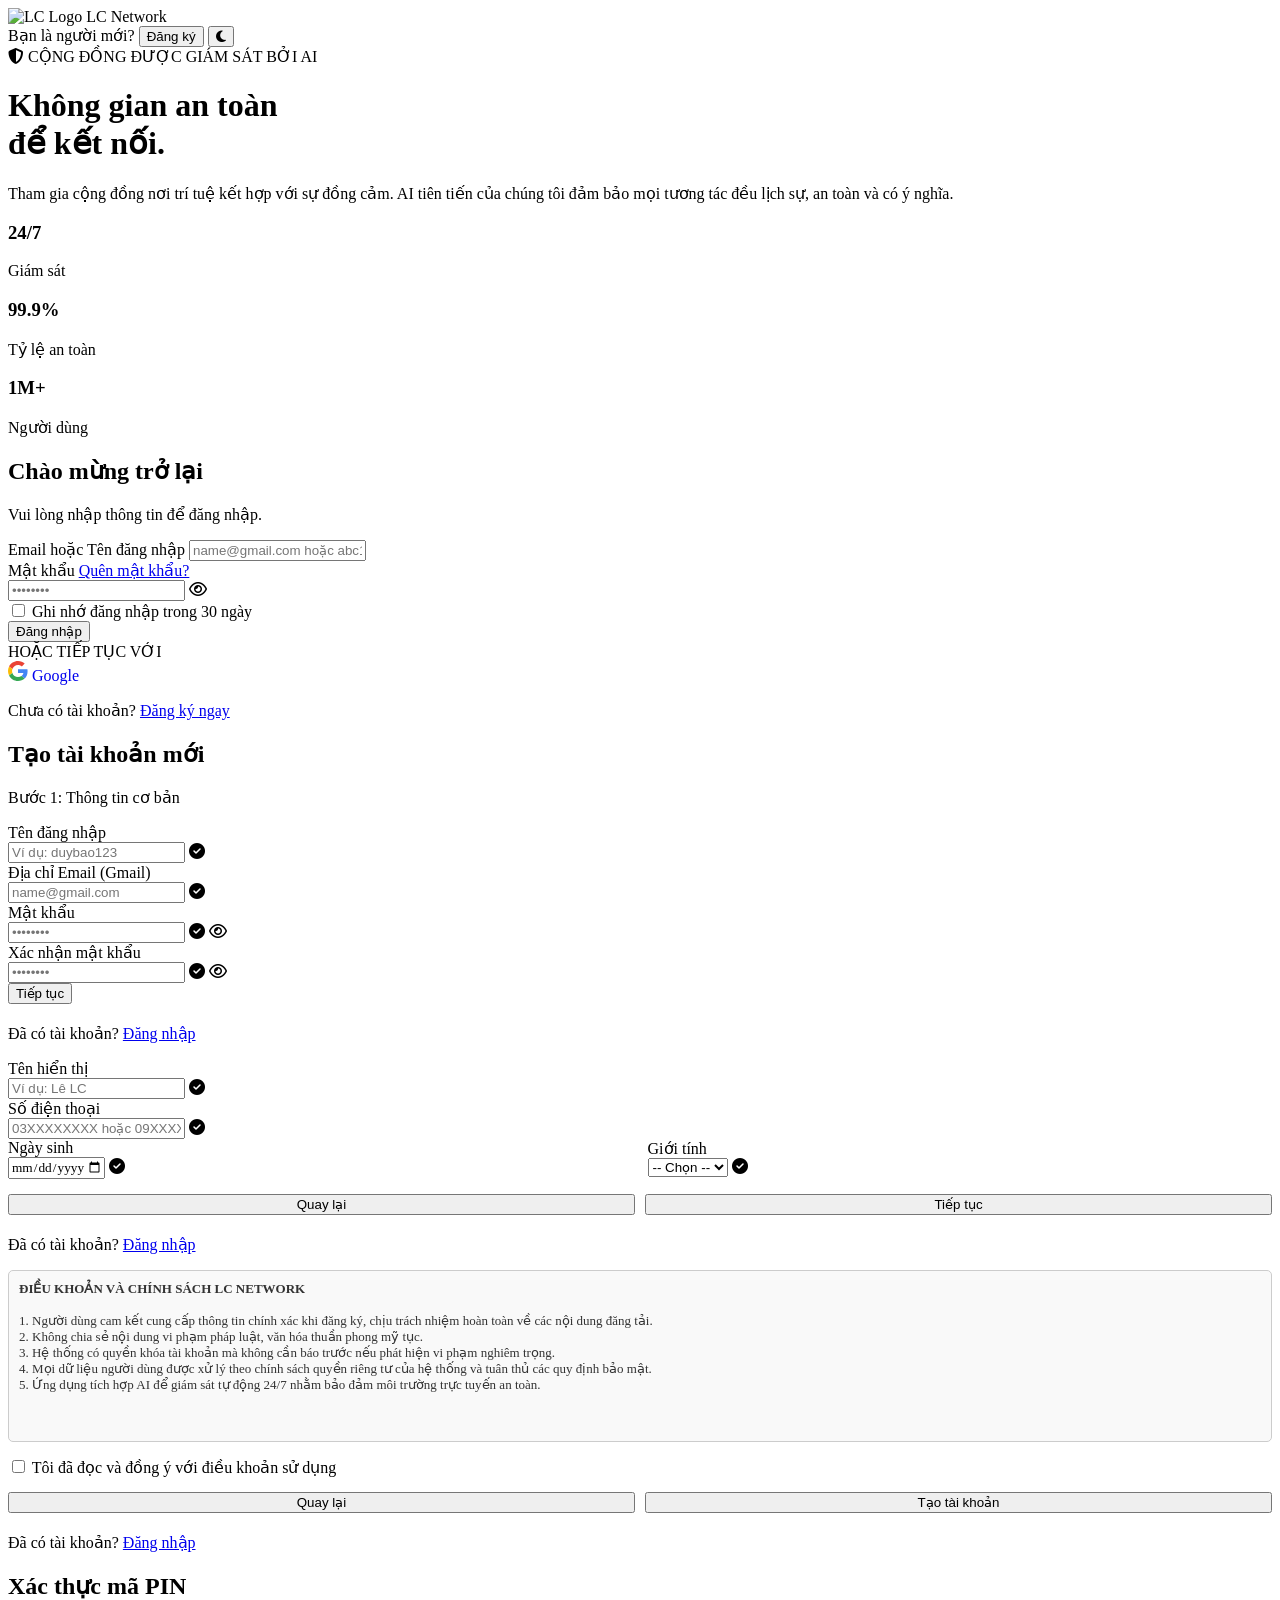
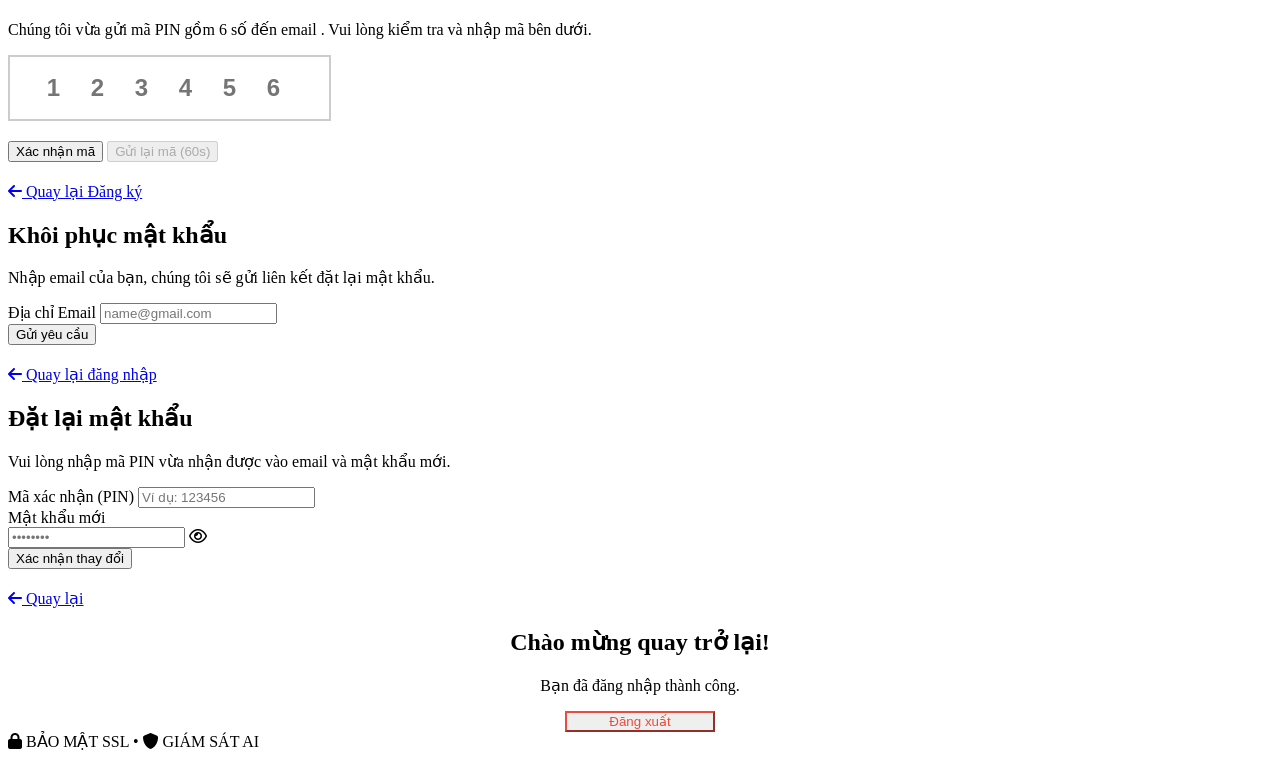
==== src/main/resources/static/index.html @ 88665e4a "first commit" ====
<!DOCTYPE html>
<html lang="vi">

<head>
    <meta charset="UTF-8">
    <meta name="viewport" content="width=device-width, initial-scale=1.0">
    <title>LC Network - Xác thực</title>
    <!-- Google Fonts: Inter -->
    <link rel="preconnect" href="https://fonts.googleapis.com">
    <link rel="preconnect" href="https://fonts.gstatic.com" crossorigin>
    <link href="https://fonts.googleapis.com/css2?family=Inter:wght@300;400;500;600;700&display=swap" rel="stylesheet">
    <!-- Font Awesome for Icons -->
    <link rel="stylesheet" href="https://cdnjs.cloudflare.com/ajax/libs/font-awesome/6.4.0/css/all.min.css">

    <link rel="stylesheet" href="/css/style.css">
    <script src="/js/auth-interceptor.js"></script>
</head>

<body>
    <!-- Top Navigation (Absolute Positioned) -->
    <div class="top-nav">
        <div class="logo">
            <img src="/images/Logo.png" alt="LC Logo" class="logo-img"> LC Network
        </div>
        <div class="nav-right" id="nav-right-actions">
            <span>Bạn là người mới?</span>
            <button class="btn btn-outline" onclick="showSection('register-section')">Đăng ký</button>
            <button class="icon-btn" id="theme-toggle-btn" onclick="toggleTheme()" title="Chuyển chế độ tối/sáng">
                <i class="fa-solid fa-moon"></i>
            </button>
        </div>
    </div>

    <div class="main-split-container">
        <!-- Left Panel: Branding & Info -->
        <div class="left-panel">
            <div class="left-content">
                <span class="badge"><i class="fa-solid fa-shield-halved"></i> CỘNG ĐỒNG ĐƯỢC GIÁM SÁT BỞI AI</span>
                <h1>Không gian an toàn<br><span class="highlight">để kết nối.</span></h1>
                <p>Tham gia cộng đồng nơi trí tuệ kết hợp với sự đồng cảm. AI tiên tiến của chúng tôi đảm bảo mọi tương
                    tác đều lịch sự, an toàn và có ý nghĩa.</p>
                <div class="stats">
                    <div class="stat-item">
                        <h3>24/7</h3>
                        <p>Giám sát</p>
                    </div>
                    <div class="stat-item">
                        <h3>99.9%</h3>
                        <p>Tỷ lệ an toàn</p>
                    </div>
                    <div class="stat-item">
                        <h3>1M+</h3>
                        <p>Người dùng</p>
                    </div>
                </div>
            </div>
        </div>

        <!-- Right Panel: Auth Forms -->
        <div class="right-panel">
            <div class="form-container">
                <div id="notification" class="hidden"></div>

                <!-- LOGIN SECTION -->
                <div id="login-section" class="form-section">
                    <h2>Chào mừng trở lại</h2>
                    <p class="subtitle">Vui lòng nhập thông tin để đăng nhập.</p>

                    <form id="login-form">
                        <div class="input-group">
                            <label for="login-email">Email hoặc Tên đăng nhập</label>
                            <input type="text" id="login-email" placeholder="name@gmail.com hoặc abc123" required>
                        </div>

                        <div class="input-group">
                            <div class="label-row">
                                <label for="login-password">Mật khẩu</label>
                                <a href="javascript:void(0)" class="forgot-link"
                                    onclick="showSection('forgot-password-section')">Quên mật khẩu?</a>
                            </div>
                            <div class="password-wrapper">
                                <input type="password" id="login-password" placeholder="••••••••" required>
                                <i class="fa-regular fa-eye toggle-password"
                                    onclick="togglePassword('login-password', this)"></i>
                            </div>
                        </div>

                        <div class="checkbox-group">
                            <input type="checkbox" id="remember-me">
                            <label for="remember-me">Ghi nhớ đăng nhập trong 30 ngày</label>
                        </div>

                        <button type="submit" class="btn btn-primary full-width mb-25">Đăng nhập</button>

                        <div class="divider">
                            <span>HOẶC TIẾP TỤC VỚI</span>
                        </div>

                        <div class="social-login">
                            <a href="/oauth2/authorization/google" class="btn btn-social"
                                style="text-decoration: none; ">
                                <svg version="1.1" xmlns="http://www.w3.org/2000/svg" viewBox="0 0 48 48"
                                    style="width: 20px; height: 20px;">
                                    <path fill="#EA4335"
                                        d="M24 9.5c3.54 0 6.71 1.22 9.21 3.6l6.85-6.85C35.9 2.38 30.47 0 24 0 14.62 0 6.51 5.38 2.56 13.22l7.98 6.19C12.43 13.72 17.74 9.5 24 9.5z">
                                    </path>
                                    <path fill="#4285F4"
                                        d="M46.98 24.55c0-1.57-.15-3.09-.38-4.55H24v9.02h12.94c-.58 2.96-2.26 5.48-4.78 7.18l7.73 6c4.51-4.18 7.09-10.36 7.09-17.65z">
                                    </path>
                                    <path fill="#FBBC05"
                                        d="M10.53 28.59c-.48-1.45-.76-2.99-.76-4.59s.27-3.14.76-4.59l-7.98-6.19C.92 16.46 0 20.12 0 24c0 3.88.92 7.54 2.56 10.78l7.97-6.19z">
                                    </path>
                                    <path fill="#34A853"
                                        d="M24 48c6.48 0 11.93-2.13 15.89-5.81l-7.73-6c-2.15 1.45-4.92 2.3-8.16 2.3-6.26 0-11.57-4.22-13.47-9.91l-7.98 6.19C6.51 42.62 14.62 48 24 48z">
                                    </path>
                                    <path fill="none" d="M0 0h48v48H0z"></path>
                                </svg>
                                <span>Google</span>
                            </a>

                        </div>

                        <p class="switch-form-text">
                            Chưa có tài khoản? <a href="javascript:void(0)" onclick="showSection('register-section')"
                                class="bold-link">Đăng ký ngay</a>
                        </p>
                    </form>
                </div>

                <!-- REGISTER SECTION -->
                <div id="register-section" class="form-section hidden">
                    <h2>Tạo tài khoản mới</h2>
                    <p class="subtitle" id="reg-subtitle">Bước 1: Thông tin cơ bản</p>

                    <form id="register-form">
                        <!-- BƯỚC 1 -->
                        <div id="reg-step-1">
                            <div class="input-group">
                                <label for="reg-username">Tên đăng nhập</label>
                                <div class="input-with-icon">
                                    <input type="text" id="reg-username" placeholder="Ví dụ: duybao123">
                                    <i class="fa-solid fa-circle-check auth-icon success-icon hidden"></i>
                                </div>
                                <small class="error-msg"></small>
                            </div>
                            <div class="input-group">
                                <label for="reg-email">Địa chỉ Email (Gmail)</label>
                                <div class="input-with-icon">
                                    <input type="email" id="reg-email" placeholder="name@gmail.com">
                                    <i class="fa-solid fa-circle-check auth-icon success-icon hidden"></i>
                                </div>
                                <small class="error-msg"></small>
                            </div>
                            <div class="input-group">
                                <label for="reg-password">Mật khẩu</label>
                                <div class="password-wrapper input-with-icon">
                                    <input type="password" id="reg-password" placeholder="••••••••">
                                    <i class="fa-solid fa-circle-check auth-icon success-icon hidden"
                                        style="right: 35px;"></i>
                                    <i class="fa-regular fa-eye toggle-password"
                                        onclick="togglePassword('reg-password', this)"></i>
                                </div>
                                <small class="error-msg"></small>
                            </div>
                            <div class="input-group">
                                <label for="reg-confirm-password">Xác nhận mật khẩu</label>
                                <div class="password-wrapper input-with-icon">
                                    <input type="password" id="reg-confirm-password" placeholder="••••••••">
                                    <i class="fa-solid fa-circle-check auth-icon success-icon hidden"
                                        style="right: 35px;"></i>
                                    <i class="fa-regular fa-eye toggle-password"
                                        onclick="togglePassword('reg-confirm-password', this)"></i>
                                </div>
                                <small class="error-msg"></small>
                            </div>

                            <button type="button" class="btn btn-primary full-width" onclick="nextStep(1)">Tiếp
                                tục</button>
                            <p class="switch-form-text" style="margin-top:20px;">
                                Đã có tài khoản? <a href="javascript:void(0)" onclick="showSection('login-section')"
                                    class="bold-link">Đăng nhập</a>
                            </p>
                        </div>

                        <!-- BƯỚC 2 -->
                        <div id="reg-step-2" class="hidden">
                            <div class="input-group">
                                <label for="reg-name">Tên hiển thị</label>
                                <div class="input-with-icon">
                                    <input type="text" id="reg-name" placeholder="Ví dụ: Lê LC">
                                    <i class="fa-solid fa-circle-check auth-icon success-icon hidden"></i>
                                </div>
                                <small class="error-msg"></small>
                            </div>

                            <div class="input-group">
                                <label for="reg-phone">Số điện thoại</label>
                                <div class="input-with-icon">
                                    <input type="tel" id="reg-phone" placeholder="03XXXXXXXX hoặc 09XXXXXXXX">
                                    <i class="fa-solid fa-circle-check auth-icon success-icon hidden"></i>
                                </div>
                                <small class="error-msg"></small>
                            </div>

                            <div style="display: flex; gap: 15px;">
                                <div class="input-group" style="flex: 1; min-width: 0;">
                                    <label for="reg-dob">Ngày sinh</label>
                                    <div class="input-with-icon">
                                        <input type="date" id="reg-dob" max="2015-12-31" style="font-family: inherit;">
                                        <i class="fa-solid fa-circle-check auth-icon success-icon hidden"
                                            style="right: 35px;"></i>
                                    </div>
                                    <small class="error-msg"></small>
                                </div>
                                <div class="input-group" style="flex: 1; min-width: 0;">
                                    <label for="reg-gender">Giới tính</label>
                                    <div class="input-with-icon">
                                        <select id="reg-gender" class="form-select custom-select">
                                            <option value="">-- Chọn --</option>
                                            <option value="Nam">Nam</option>
                                            <option value="Nữ">Nữ</option>
                                            <option value="Khác">Khác</option>
                                        </select>
                                        <i class="fa-solid fa-circle-check auth-icon success-icon hidden"
                                            style="right: 35px;"></i>
                                    </div>
                                    <small class="error-msg"></small>
                                </div>
                            </div>

                            <div style="display:flex; gap:10px; margin-top: 15px;">
                                <button type="button" class="btn btn-outline full-width" onclick="prevStep(2)"
                                    style="flex: 1;">Quay lại</button>
                                <button type="button" class="btn btn-primary full-width" onclick="nextStep(2)"
                                    style="flex: 1;">Tiếp tục</button>
                            </div>
                            <p class="switch-form-text" style="margin-top:20px;">
                                Đã có tài khoản? <a href="javascript:void(0)" onclick="showSection('login-section')"
                                    class="bold-link">Đăng nhập</a>
                            </p>
                        </div>

                        <!-- BƯỚC 3 -->
                        <div id="reg-step-3" class="hidden">
                            <div class="terms-box"
                                style="height:150px; overflow-y:auto; border:1px solid #ccc; border-radius:5px; padding:10px; font-size:13px; margin-bottom:15px; background:#f9f9f9; color:#333;">
                                <strong>ĐIỀU KHOẢN VÀ CHÍNH SÁCH LC NETWORK</strong><br><br>
                                1. Người dùng cam kết cung cấp thông tin chính xác khi đăng ký, chịu trách nhiệm hoàn
                                toàn về các nội dung đăng tải.<br>
                                2. Không chia sẻ nội dung vi phạm pháp luật, văn hóa thuần phong mỹ tục.<br>
                                3. Hệ thống có quyền khóa tài khoản mà không cần báo trước nếu phát hiện vi phạm nghiêm
                                trọng.<br>
                                4. Mọi dữ liệu người dùng được xử lý theo chính sách quyền riêng tư của hệ thống và tuân
                                thủ các quy định bảo mật.<br>
                                5. Ứng dụng tích hợp AI để giám sát tự động 24/7 nhằm bảo đảm môi trường trực tuyến an
                                toàn.
                            </div>

                            <div class="checkbox-group">
                                <input type="checkbox" id="reg-terms">
                                <label for="reg-terms">Tôi đã đọc và đồng ý với điều khoản sử dụng</label>
                            </div>
                            <small class="error-msg" style="display:block; margin-bottom:10px;"></small>

                            <div style="display:flex; gap:10px; margin-top: 15px;">
                                <button type="button" class="btn btn-outline full-width" onclick="prevStep(3)"
                                    style="flex: 1;">Quay lại</button>
                                <button type="submit" class="btn btn-primary full-width" id="btn-submit-reg"
                                    style="flex: 1;">Tạo tài khoản</button>
                            </div>
                            <p class="switch-form-text" style="margin-top:20px;">
                                Đã có tài khoản? <a href="javascript:void(0)" onclick="showSection('login-section')"
                                    class="bold-link">Đăng nhập</a>
                            </p>
                        </div>

                    </form>
                </div>

                <!-- VERIFY PIN SECTION -->
                <div id="verify-pin-section" class="form-section hidden">
                    <h2>Xác thực mã PIN</h2>
                    <p class="subtitle">Chúng tôi vừa gửi mã PIN gồm 6 số đến email <b id="verify-email-display"></b>.
                        Vui lòng kiểm tra và nhập mã bên dưới.</p>

                    <form id="verify-pin-form">
                        <div class="input-group">
                            <input type="text" id="pin-code" placeholder="1 2 3 4 5 6" maxlength="6" pattern="\d{6}"
                                style="text-align:center; font-size:24px; letter-spacing: 12px; font-weight: bold; border: 2px solid #ccc; height: 60px;"
                                required>
                        </div>

                        <button type="submit" class="btn btn-primary full-width" style="margin-top:20px;">Xác nhận
                            mã</button>
                        <button type="button" id="btn-resend-pin" class="btn btn-outline full-width"
                            style="margin-top:10px;" onclick="handleResendPin()" disabled>Gửi lại mã (60s)</button>
                        <p class="switch-form-text" style="margin-top:20px;">
                            <a href="javascript:void(0)" onclick="showSection('register-section')" class="bold-link"><i
                                    class="fa-solid fa-arrow-left"></i> Quay lại Đăng ký</a>
                        </p>
                    </form>
                </div>

                <!-- FORGOT PASSWORD SECTION -->
                <div id="forgot-password-section" class="form-section hidden">
                    <h2>Khôi phục mật khẩu</h2>
                    <p class="subtitle">Nhập email của bạn, chúng tôi sẽ gửi liên kết đặt lại mật khẩu.</p>
                    <form id="forgot-password-form">
                        <div class="input-group">
                            <label for="forgot-email">Địa chỉ Email</label>
                            <input type="email" id="forgot-email" placeholder="name@gmail.com" required>
                        </div>
                        <button type="submit" class="btn btn-primary full-width">Gửi yêu cầu</button>
                        <p class="switch-form-text" style="margin-top:20px;">
                            <a href="javascript:void(0)" onclick="showSection('login-section')" class="bold-link"><i
                                    class="fa-solid fa-arrow-left"></i> Quay lại đăng nhập</a>
                        </p>
                    </form>
                </div>

                <!-- RESET PASSWORD SECTION -->
                <div id="reset-password-section" class="form-section hidden">
                    <h2>Đặt lại mật khẩu</h2>
                    <p class="subtitle">Vui lòng nhập mã PIN vừa nhận được vào email và mật khẩu mới.</p>
                    <form id="reset-password-form">
                        <div class="input-group">
                            <label for="reset-pin">Mã xác nhận (PIN)</label>
                            <input type="text" id="reset-pin" placeholder="Ví dụ: 123456" maxlength="6" pattern="\d{6}"
                                required autocomplete="off">
                        </div>
                        <div class="input-group">
                            <label for="new-password">Mật khẩu mới</label>
                            <div class="password-wrapper">
                                <input type="password" id="new-password" placeholder="••••••••" required>
                                <i class="fa-regular fa-eye toggle-password"
                                    onclick="togglePassword('new-password', this)"></i>
                            </div>
                        </div>
                        <button type="submit" class="btn btn-primary full-width">Xác nhận thay đổi</button>
                        <p class="switch-form-text" style="margin-top:20px;">
                            <a href="javascript:void(0)" onclick="showSection('forgot-password-section')"
                                class="bold-link"><i class="fa-solid fa-arrow-left"></i> Quay lại</a>
                        </p>
                    </form>
                </div>

                <!-- DASHBOARD SECTION -->
                <div id="dashboard-section" class="form-section hidden" style="text-align:center;">
                    <h2>Chào mừng quay trở lại!</h2>
                    <p class="subtitle">Bạn đã đăng nhập thành công.</p>
                    <button onclick="logout()" class="btn btn-outline"
                        style="color:#e74c3c; border-color:#e74c3c; width:150px;">Đăng xuất</button>
                </div>

                <!-- Form Footer -->
                <div class="form-footer">
                    <span><i class="fa-solid fa-lock"></i> BẢO MẬT SSL</span>
                    <span class="dot">•</span>
                    <span><i class="fa-solid fa-shield"></i> GIÁM SÁT AI</span>
                </div>
            </div>
        </div>
    </div>

    <script src="/js/main.js"></script>

    <!-- Modal Thông báo Khóa (Ẩn mặc định) -->
    <div id="login-ban-modal"
        style="display: none; position: fixed; top: 0; left: 0; width: 100vw; height: 100vh; background: rgba(0,0,0,0.85); backdrop-filter: blur(10px); justify-content: center; align-items: center; z-index: 99999; animation: fadeIn 0.3s ease-out;">
        <div
            style="background: white; border-radius: 24px; width: 500px; max-width: 92vw; padding: 45px 35px; text-align: center; box-shadow: 0 30px 60px rgba(0,0,0,0.6); position: relative; animation: slideUp 0.4s cubic-bezier(0.175, 0.885, 0.32, 1.275);">
            <button onclick="document.getElementById('login-ban-modal').style.display='none'"
                style="position: absolute; top: 20px; right: 20px; background: #f0f2f5; border: none; width: 40px; height: 40px; border-radius: 50%; font-size: 24px; cursor: pointer; color: #1c1e21; display: flex; align-items: center; justify-content: center; transition: background 0.2s;">&times;</button>

            <div
                style="background: #fff0f0; width: 100px; height: 100px; border-radius: 50%; display: flex; align-items: center; justify-content: center; margin: 0 auto 35px; box-shadow: 0 10px 20px rgba(228, 30, 63, 0.15);">
                <i class="fa-solid fa-user-lock" style="font-size: 45px; color: #e41e3f;"></i>
            </div>

            <h2 style="font-size: 28px; color: #1c1e21; margin-bottom: 20px; font-weight: 800; letter-spacing: -0.5px;">
                Tài khoản bị khóa</h2>

            <div
                style="background: #fff5f5; padding: 25px; border-radius: 18px; margin-bottom: 35px; border: 1px solid #ffebeb;">
                <p id="ban-modal-message" style="font-size: 18px; color: #333; line-height: 1.6; font-weight: 500;"></p>
            </div>

            <button onclick="document.getElementById('login-ban-modal').style.display='none'"
                style="background: linear-gradient(135deg, #e41e3f 0%, #c11732 100%); color: white; border: none; width: 100%; padding: 18px; border-radius: 14px; font-size: 18px; font-weight: 700; cursor: pointer; box-shadow: 0 8px 20px rgba(228, 30, 63, 0.3); transition: transform 0.2s;">Tôi
                đã hiểu</button>
        </div>
        <style>
            @keyframes fadeIn {
                from {
                    opacity: 0;
                }

                to {
                    opacity: 1;
                }
            }

            @keyframes slideUp {
                from {
                    transform: translateY(50px) scale(0.9);
                    opacity: 0;
                }

                to {
                    transform: translateY(0) scale(1);
                    opacity: 1;
                }
            }
        </style>
    </div>
</body>

</html>
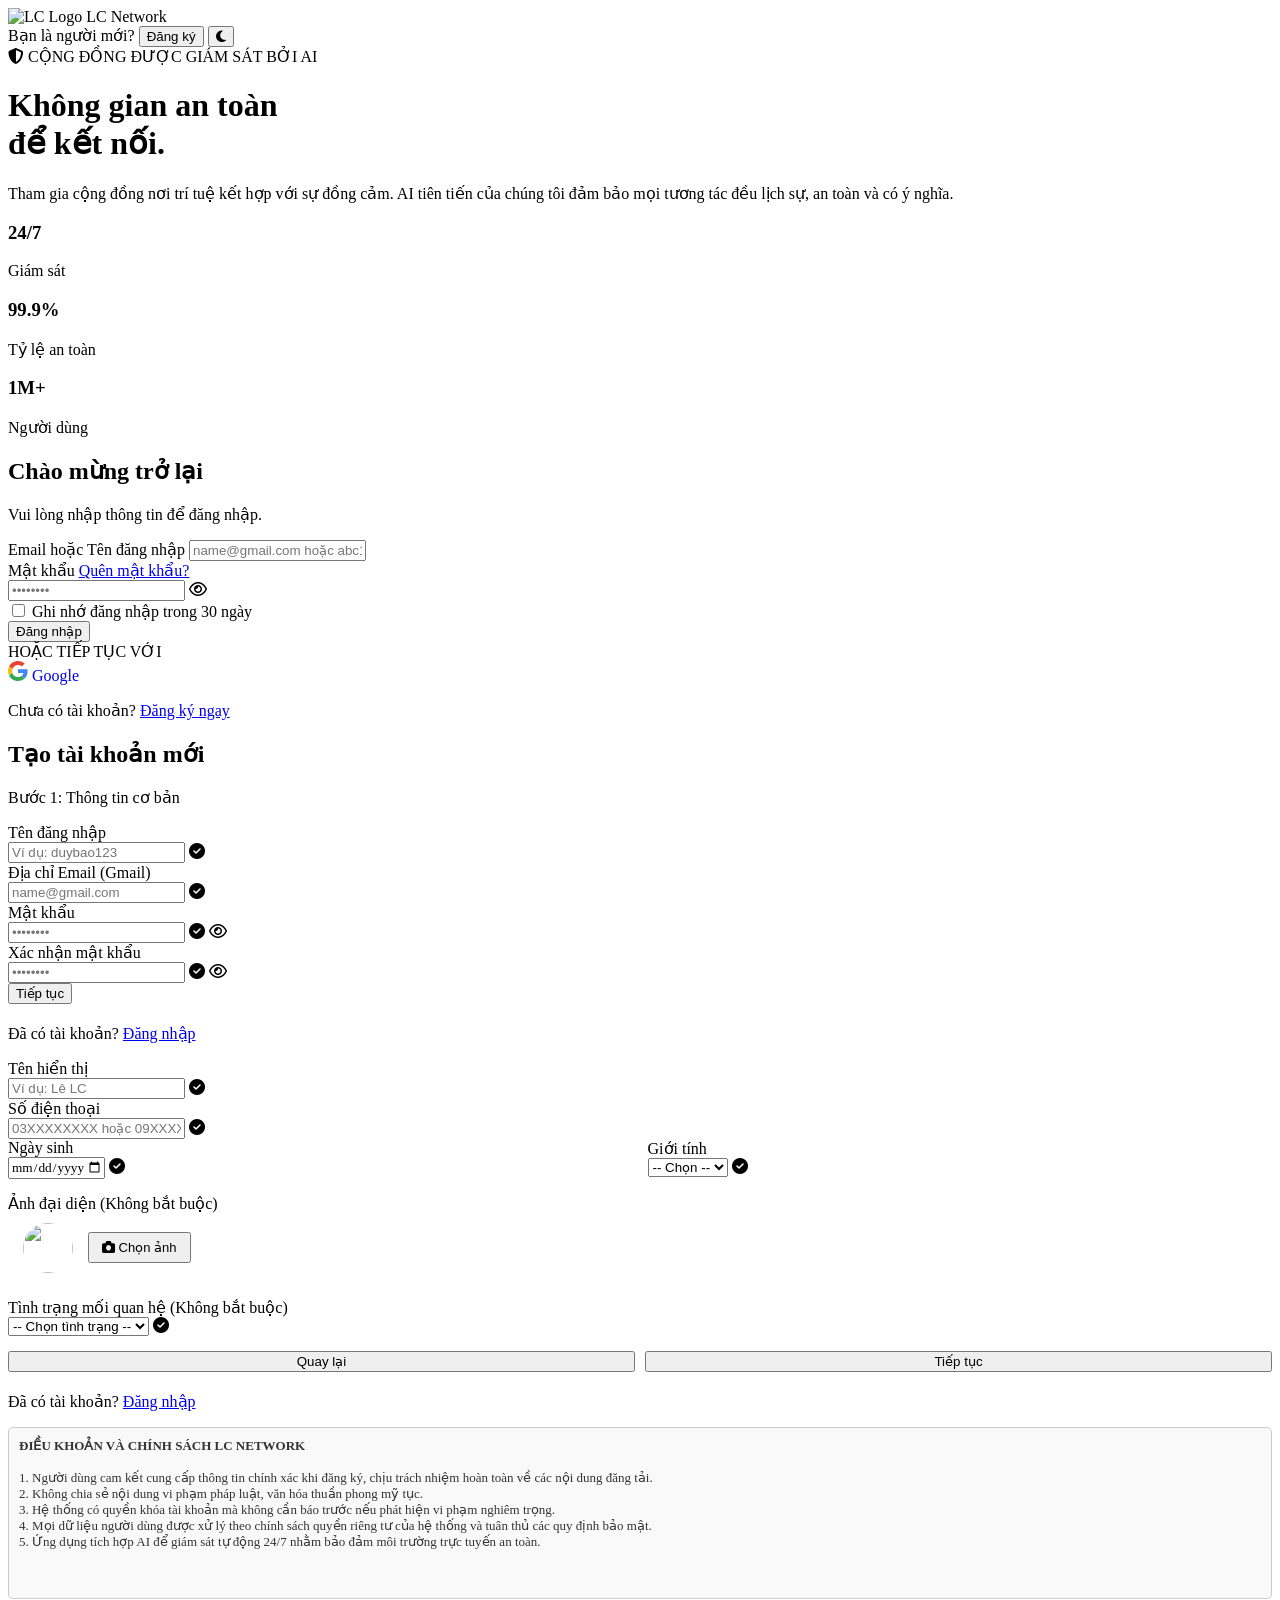
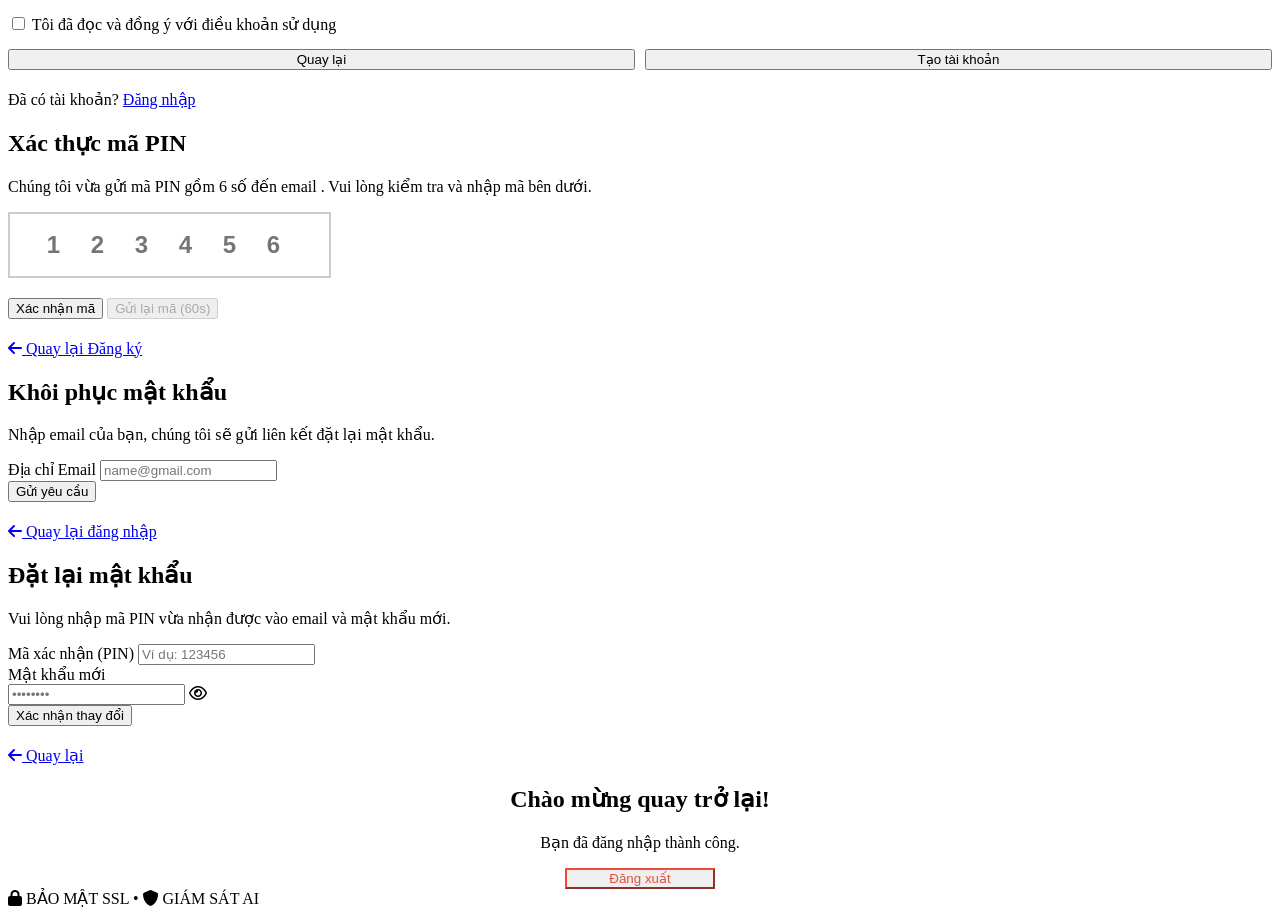
==== commit 0e8ff4c8: "feat: implement user registration infrastructure with DTO, service layer, and frontend UI" ====
--- a/src/main/resources/static/index.html
+++ b/src/main/resources/static/index.html
@@ -228,6 +228,38 @@
                                 </div>
                             </div>
 
+                            <!-- Avatar (Không bắt buộc) -->
+                            <div class="input-group" style="margin-top: 15px;">
+                                <label>Ảnh đại diện (Không bắt buộc)</label>
+                                <div style="display: flex; align-items: center; gap: 15px; background: var(--surface-2); padding: 10px 15px; border-radius: 10px;">
+                                    <img id="reg-avatar-preview" src="/uploads/default-avatar.png" 
+                                         style="width: 50px; height: 50px; border-radius: 50%; object-fit: cover;">
+                                    <input type="file" id="reg-avatar-file" accept="image/*" style="display: none;" onchange="uploadRegisterAvatar(event)">
+                                    <button type="button" id="reg-avatar-upload-btn" class="btn btn-outline" 
+                                            onclick="document.getElementById('reg-avatar-file').click()" 
+                                            style="padding: 6px 12px; font-size: 13px;">
+                                        <i class="fa-solid fa-camera"></i> Chọn ảnh
+                                    </button>
+                                    <input type="hidden" id="reg-avatar-url" value="">
+                                </div>
+                            </div>
+
+                            <!-- Mối quan hệ (Không bắt buộc) -->
+                            <div class="input-group" style="margin-top: 15px;">
+                                <label for="reg-relationship">Tình trạng mối quan hệ (Không bắt buộc)</label>
+                                <div class="input-with-icon">
+                                    <select id="reg-relationship" class="form-select custom-select">
+                                        <option value="">-- Chọn tình trạng --</option>
+                                        <option value="Độc thân">Độc thân</option>
+                                        <option value="Đang hẹn hò">Đang hẹn hò</option>
+                                        <option value="Đã kết hôn">Đã kết hôn</option>
+                                        <option value="Phức tạp">Phức tạp</option>
+                                    </select>
+                                    <i class="fa-solid fa-circle-check auth-icon success-icon hidden" style="right: 35px;"></i>
+                                </div>
+                                <small class="error-msg"></small>
+                            </div>
+
                             <div style="display:flex; gap:10px; margin-top: 15px;">
                                 <button type="button" class="btn btn-outline full-width" onclick="prevStep(2)"
                                     style="flex: 1;">Quay lại</button>
